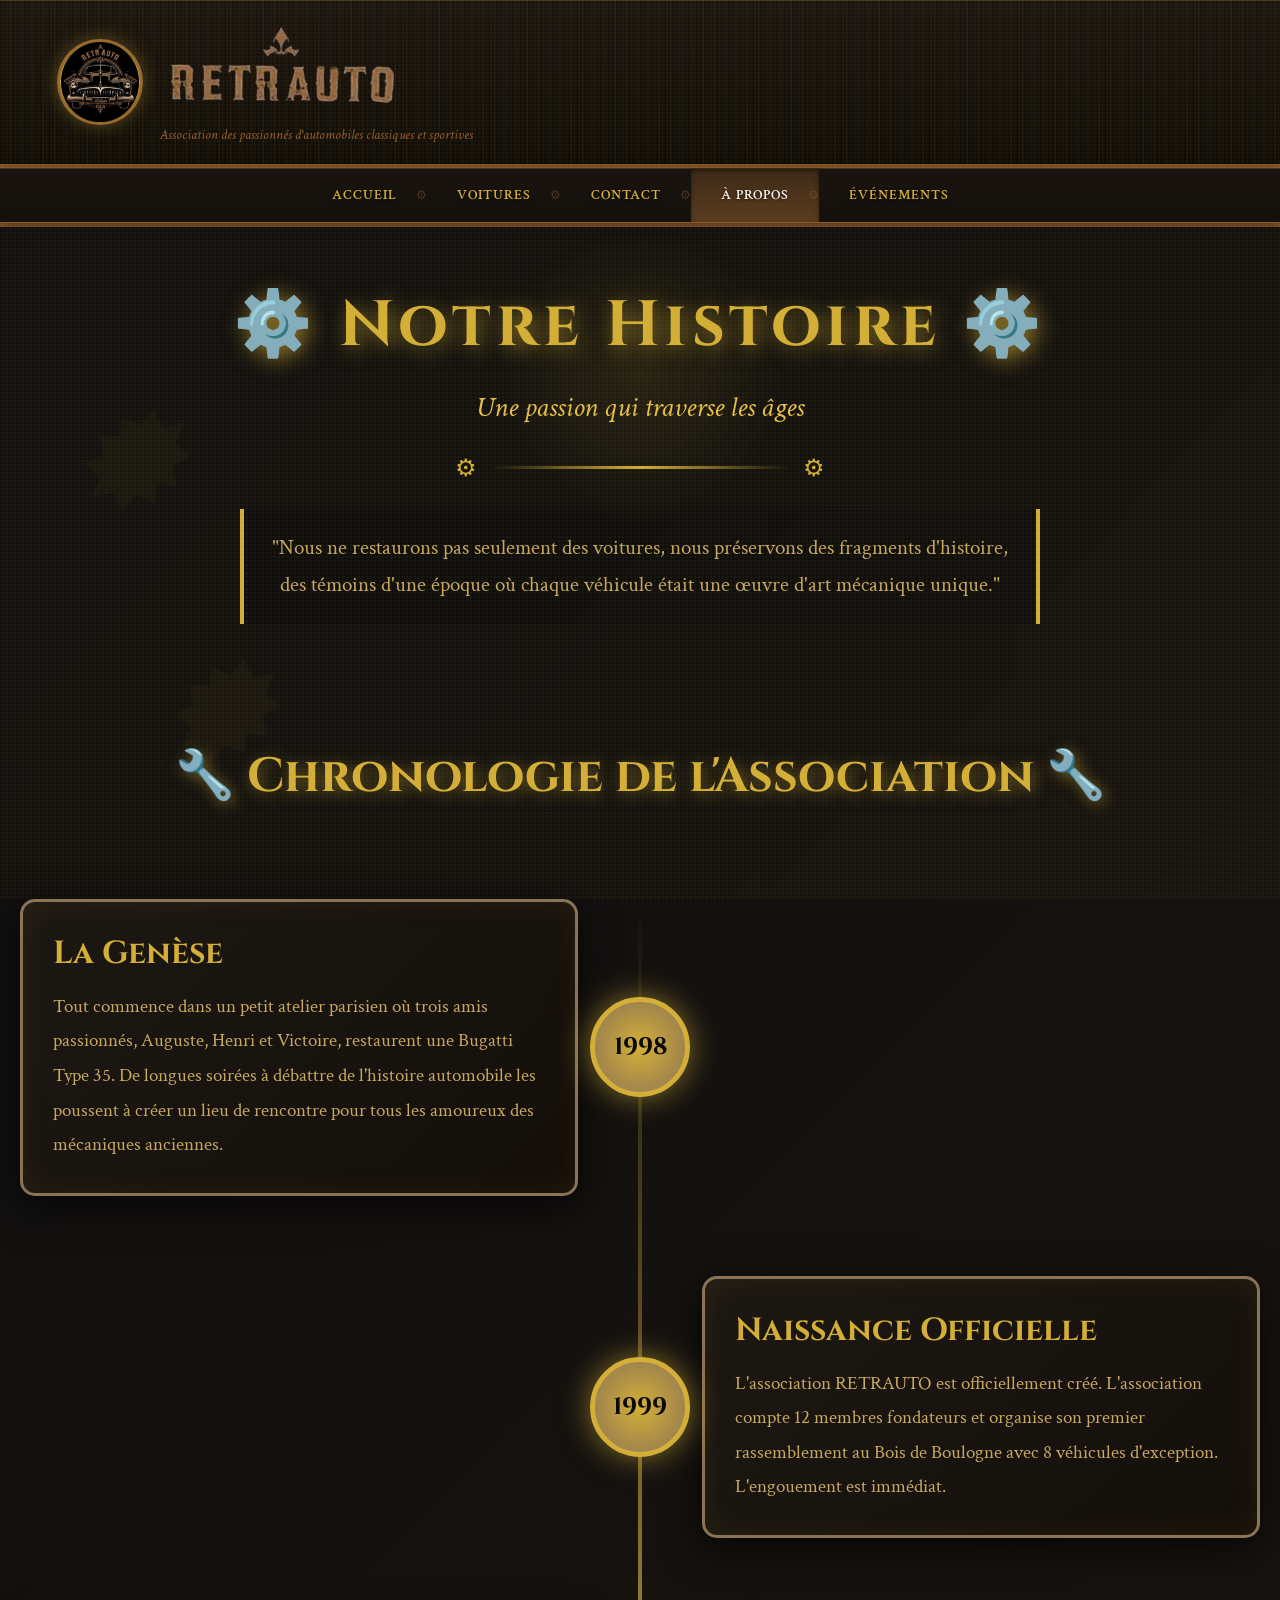
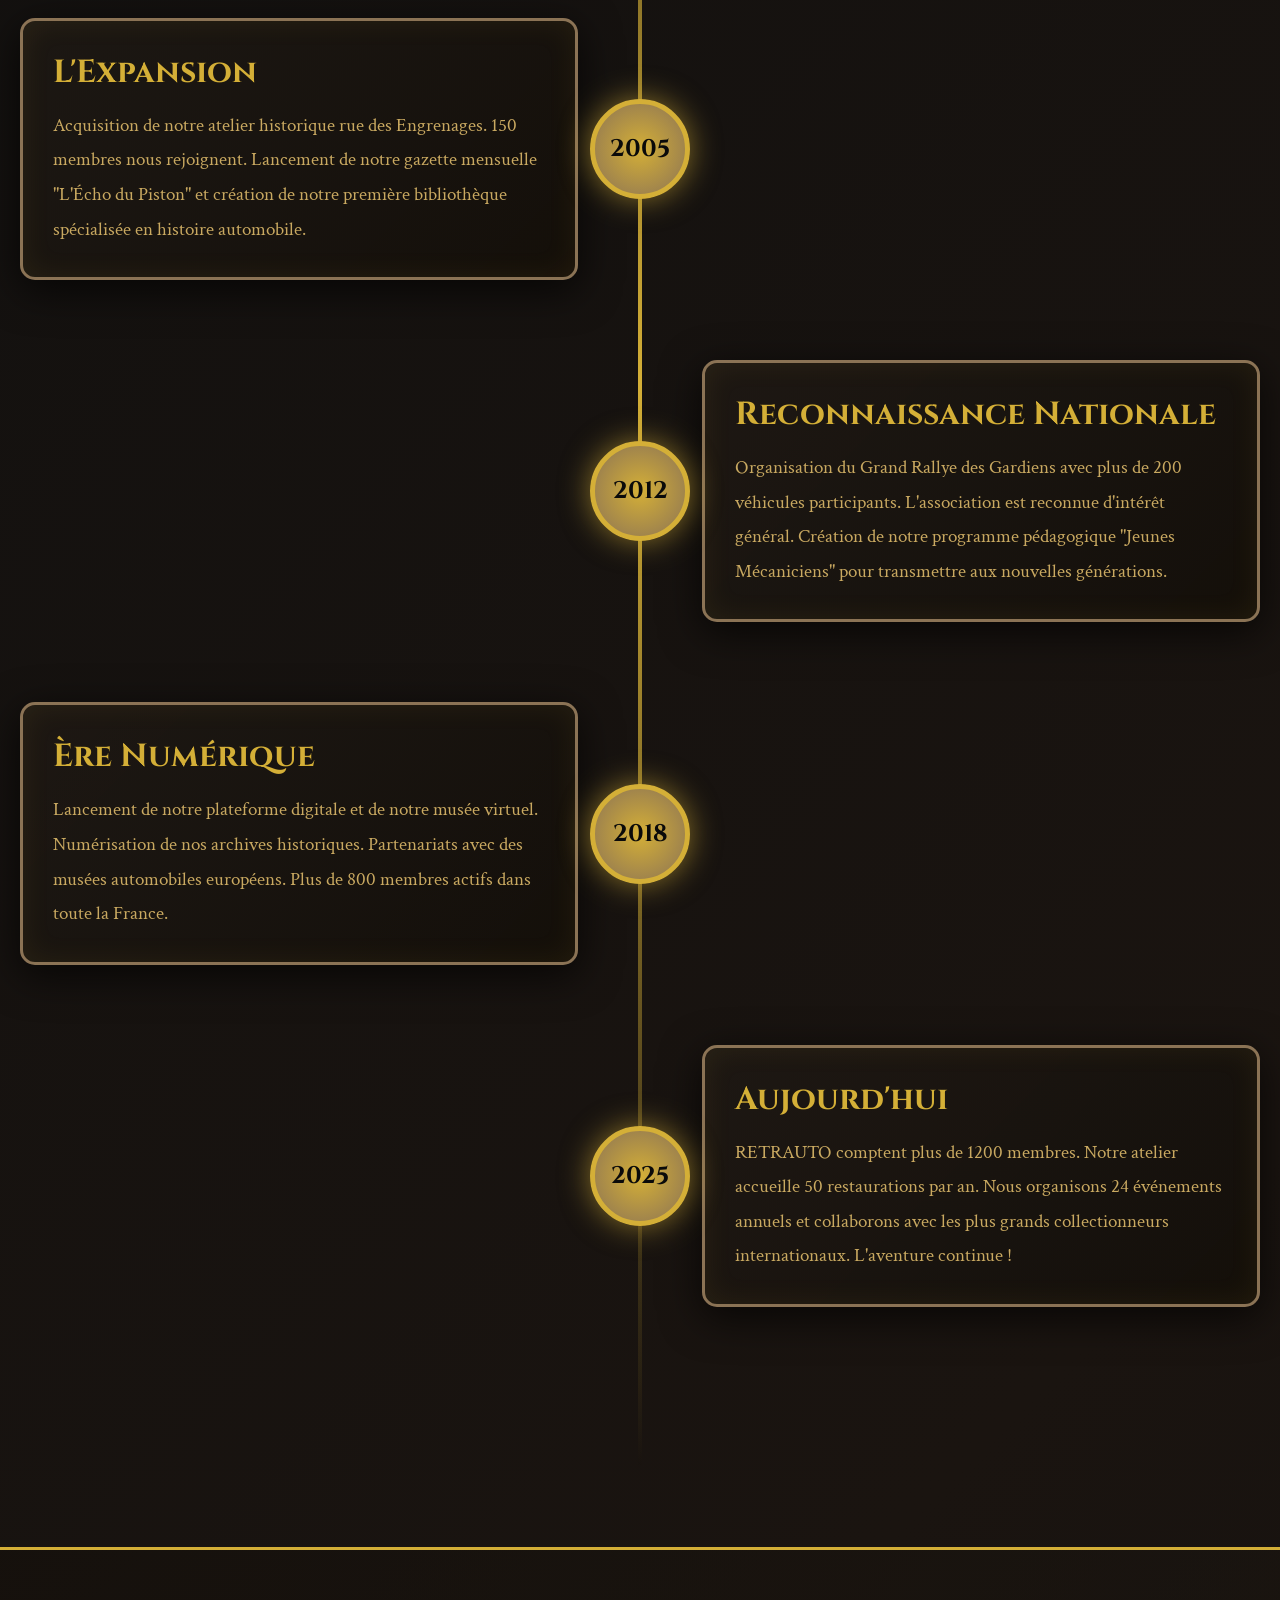
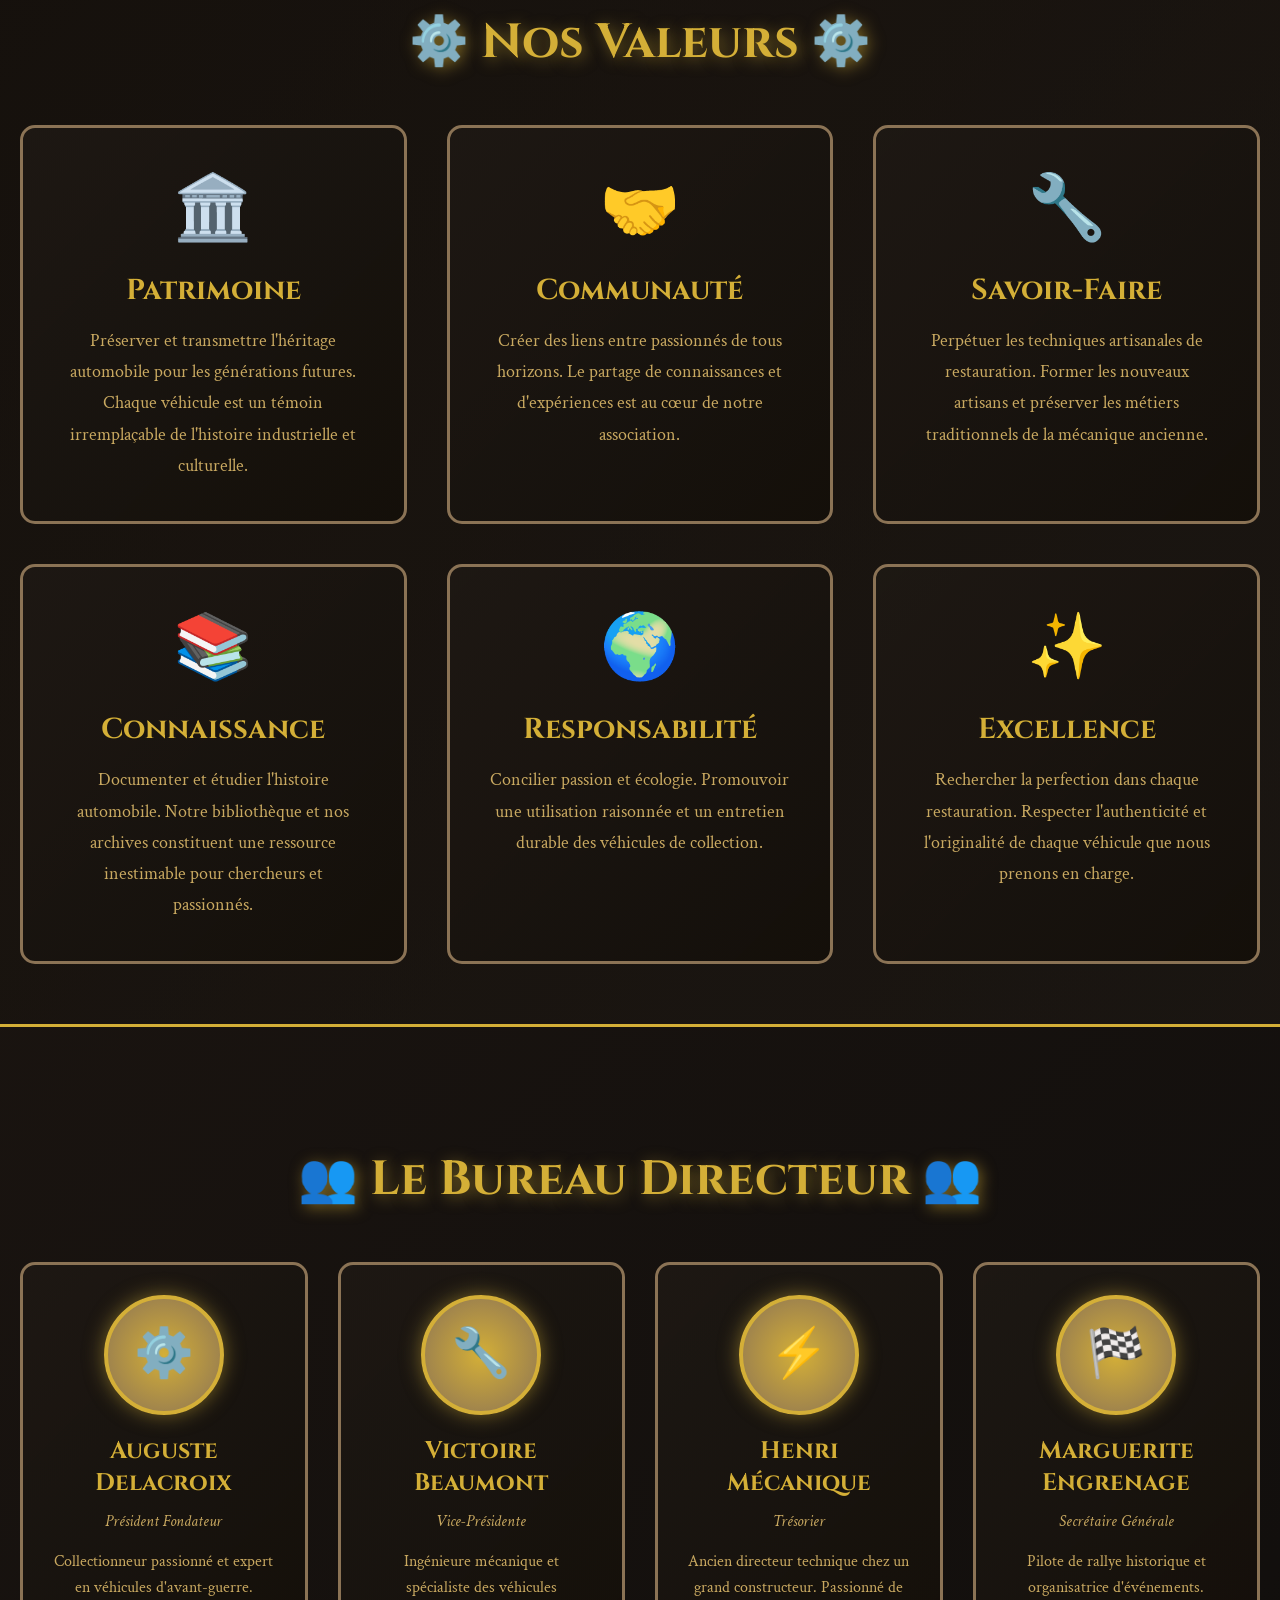
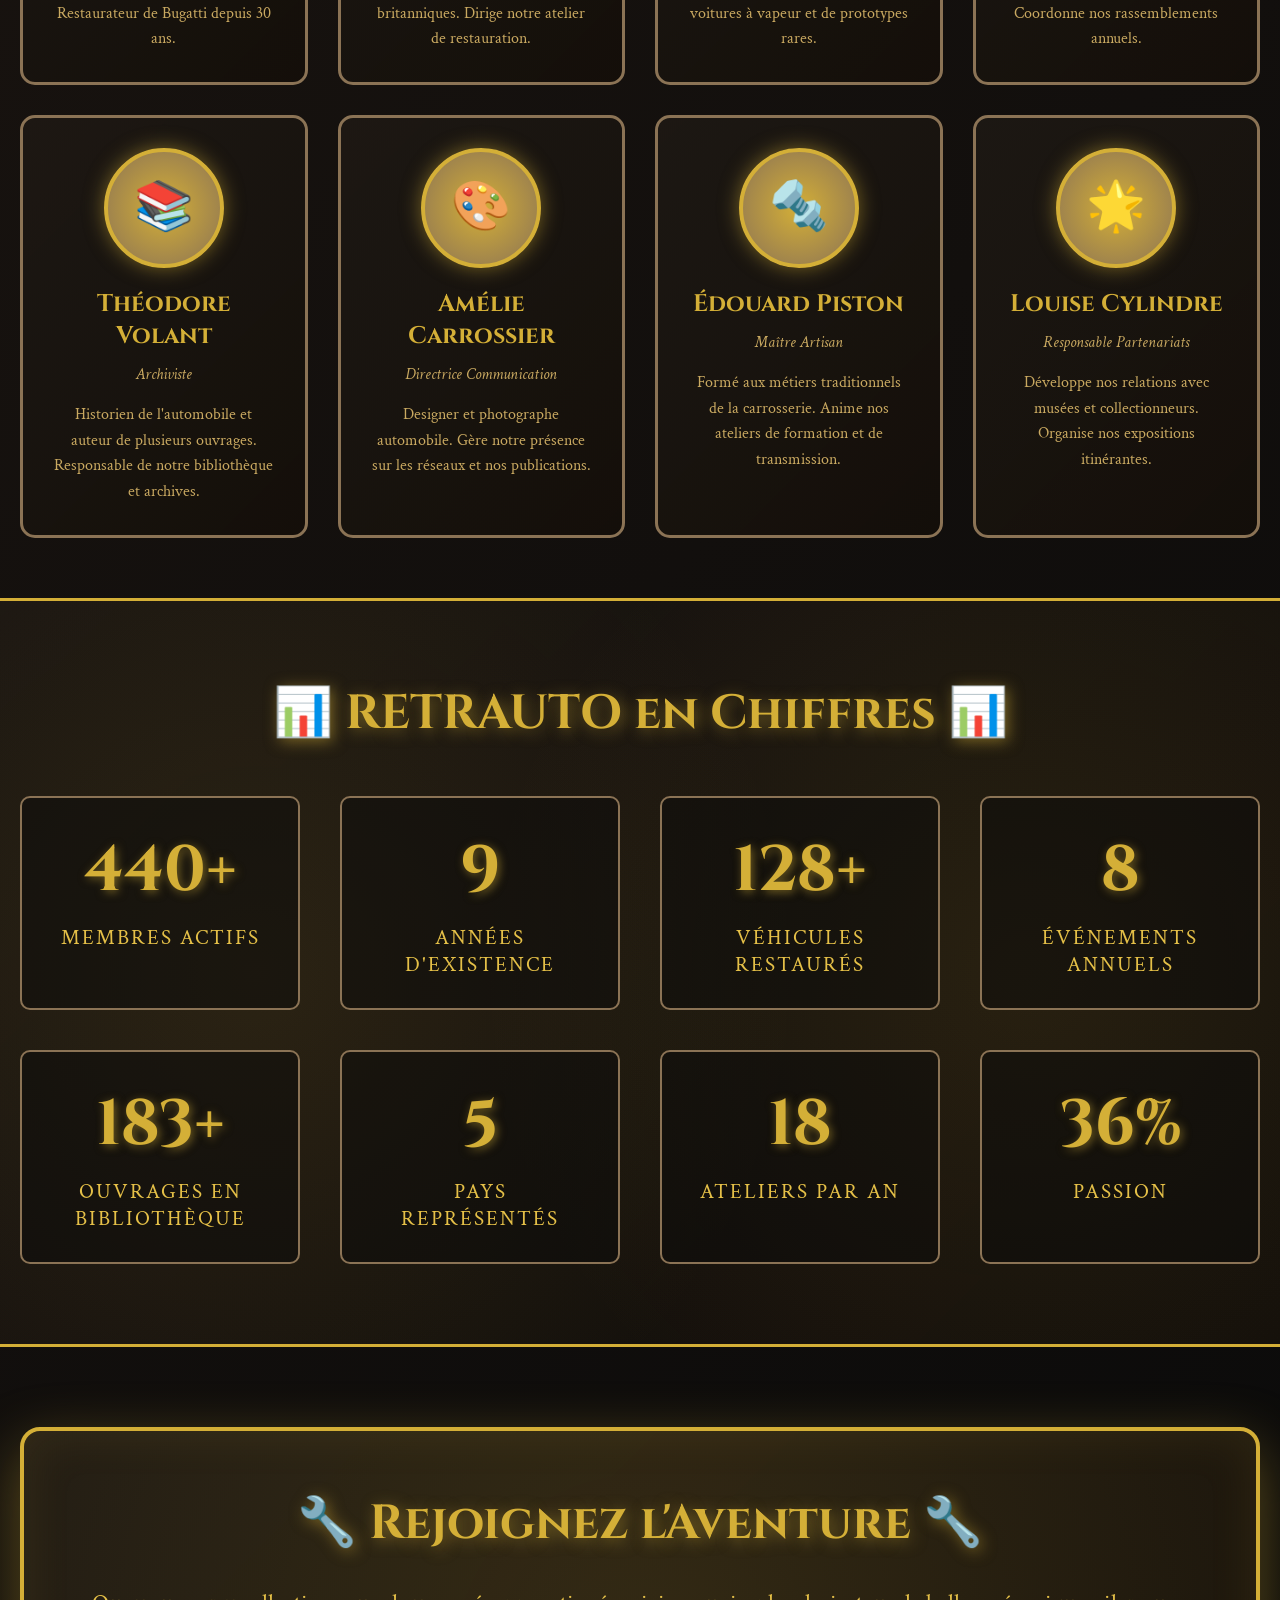
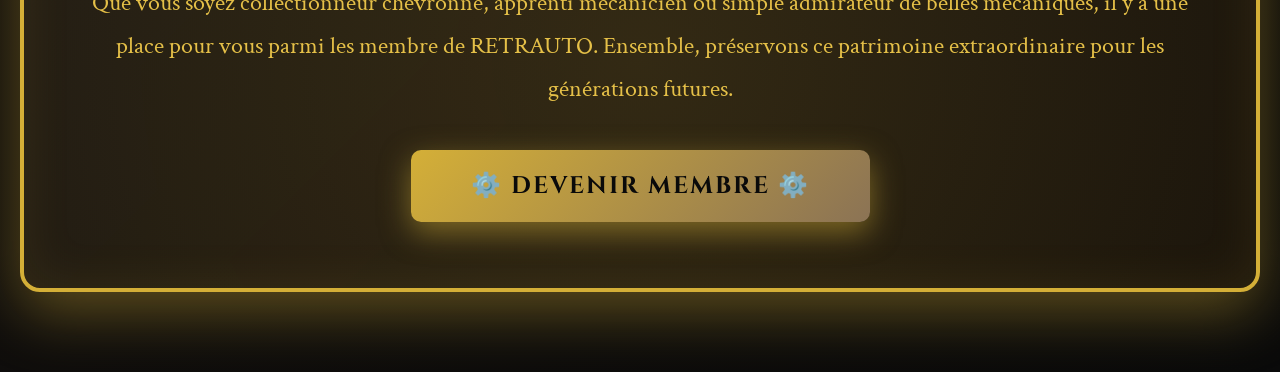
==== DemoFinale/about.html @ 17bee289 "Add files via upload" ====
<!DOCTYPE html>
<html lang="fr">
<head>
    <meta charset="UTF-8">
    <meta name="viewport" content="width=device-width, initial-scale=1.0">
    <title>RETRAUTO - Association</title>
    <style>
        @import url('https://fonts.googleapis.com/css2?family=Cinzel:wght@400;700&family=Crimson+Text:ital@0;1&display=swap');
        
        * {
            margin: 0;
            padding: 0;
            box-sizing: border-box;
        }
        
        body {
            font-family: 'Crimson Text', serif;
            background: linear-gradient(135deg, #0f0f0f 0%, #1a1410 50%, #0a0a0a 100%);
            color: #d4af37;
            overflow-x: hidden;
            position: relative;
            min-height: 100vh;
        }
        
        body::before {
            content: '';
            position: fixed;
            top: 0;
            left: 0;
            width: 100%;
            height: 100%;
            background-image: 
                repeating-linear-gradient(0deg, transparent, transparent 2px, rgba(212, 175, 55, 0.03) 2px, rgba(212, 175, 55, 0.03) 4px),
                repeating-linear-gradient(90deg, transparent, transparent 2px, rgba(212, 175, 55, 0.03) 2px, rgba(212, 175, 55, 0.03) 4px);
            pointer-events: none;
            z-index: 1;
        }
        
        .gear-decoration {
            position: fixed;
            width: 200px;
            height: 200px;
            opacity: 0.04;
            pointer-events: none;
            z-index: 0;
            animation: rotateSlow 30s linear infinite;
        }
        
        .gear-1 { top: 5%; right: 5%; animation-duration: 35s; }
        .gear-2 { bottom: 10%; left: 10%; animation-duration: 40s; animation-direction: reverse; }
        .gear-3 { top: 40%; left: 3%; animation-duration: 45s; }
        
        @keyframes rotateSlow {
            from { transform: rotate(0deg); }
            to { transform: rotate(360deg); }
        }
        
        .container {
            max-width: 1400px;
            margin: 0 auto;
            padding: 0 20px;
            position: relative;
            z-index: 2;
        }
        
        /* Header */
        header {
            background: linear-gradient(180deg, #1a1410 0%, #0f0c08 100%);
            color: #d4af37;
            padding: 20px 0;
            box-shadow: 0 4px 20px rgba(212, 175, 55, 0.3), inset 0 1px 0 rgba(212, 175, 55, 0.2);
            border-bottom: 3px solid #8b5a2b;
            position: relative;
        }

        header::before {
            content: '';
            position: absolute;
            top: 0;
            left: 0;
            right: 0;
            height: 100%;
            background: repeating-linear-gradient(
                90deg,
                transparent,
                transparent 10px,
                rgba(139, 90, 43, 0.1) 10px,
                rgba(139, 90, 43, 0.1) 11px
            );
            pointer-events: none;
        }

        .header-content {
            max-width: 1200px;
            margin: 0 auto;
            padding: 0 20px;
            display: flex;
            align-items: center;
            gap: 20px;
            position: relative;
            z-index: 1;
        }

        .logo {
            width: 80px;
            height: 80px;
            background: radial-gradient(circle, #2a1f15 0%, #1a1410 100%);
            border-radius: 50%;
            display: flex;
            align-items: center;
            justify-content: center;
            font-size: 36px;
            font-weight: bold;
            color: #d4af37;
            box-shadow: 
                0 0 20px rgba(212, 175, 55, 0.5),
                inset 0 2px 10px rgba(0, 0, 0, 0.5),
                0 0 0 3px #8b5a2b,
                0 0 0 6px #1a1410;
            border: 2px solid #d4af37;
            text-shadow: 0 0 10px rgba(212, 175, 55, 0.8);
        }

        .logoImg{
            width: 80px;
            height: 80px;
        }


        .LogoTitle{

            width: 250px;
            height: 100px;

        }


        .site-title h1 {
            font-size: 32px;
            margin-bottom: 5px;
            text-shadow: 0 0 20px rgba(212, 175, 55, 0.6);
            letter-spacing: 2px;
        }

        .site-title p {
            font-size: 14px;
            opacity: 0.8;
            color: #b87333;
            font-style: italic;
        }

        nav {
            background: linear-gradient(180deg, #1a1410 0%, #14100c 100%);
            box-shadow: 
                0 2px 10px rgba(0, 0, 0, 0.5),
                inset 0 1px 0 rgba(212, 175, 55, 0.2),
                0 4px 0 #8b5a2b;
            position: sticky;
            top: 0;
            z-index: 100;
            border-top: 1px solid #8b5a2b;
            border-bottom: 1px solid #8b5a2b;
        }

        nav ul {
            max-width: 1200px;
            margin: 0 auto;
            list-style: none;
            display: flex;
            justify-content: space-between;
            padding: 0 10px;
        
        }

        nav li {
            margin: 0;
            position: relative;
        }

        nav li::after {
            content: '⚙';
            position: absolute;
            right: 0;
            top: 50%;
            transform: translateY(-50%);
            color: #8b5a2b;
            font-size: 12px;
            opacity: 0.5;
        }

        nav li:last-child::after {
            display: none;
        }

        nav a {
            display: block;
            padding: 10px 20px;
            color: #d4af37;
            text-decoration: none;
            font-weight: 600;
            transition: all 0.3s ease;
            position: relative;
            text-transform: uppercase;
            letter-spacing: 1px;
            font-size: 14px;
            text-shadow: 0 1px 3px rgba(0, 0, 0, 0.8);
        }

        nav a::before {
            content: '';
            position: absolute;
            top: 0;
            left: 0;
            right: 0;
            bottom: 0;
            background: linear-gradient(180deg, transparent 0%, rgba(139, 90, 43, 0.2) 100%);
            opacity: 0;
            transition: opacity 0.3s ease;
        }

        nav a:hover::before,
        nav a.active::before {
            opacity: 1;
        }

        nav a:hover {
            color: #fff;
            text-shadow: 0 0 10px rgba(212, 175, 55, 0.8);
        }

        nav a.active {
            background: linear-gradient(180deg, rgba(139, 90, 43, 0.3) 0%, rgba(139, 90, 43, 0.5) 100%);
            color: #fff;
            box-shadow: inset 0 2px 5px rgba(0, 0, 0, 0.5);
        }
        
        /* Navigation */
        nav {
            background: linear-gradient(180deg, #1a1410 0%, #14100c 100%);
            box-shadow: 
                0 2px 10px rgba(0, 0, 0, 0.5),
                inset 0 1px 0 rgba(212, 175, 55, 0.2),
                0 4px 0 #8b5a2b;
            position: sticky;
            top: 0;
            z-index: 100;
            border-top: 1px solid #8b5a2b;
            border-bottom: 1px solid #8b5a2b;
        }

        nav ul {
            max-width: 1200px;
            margin: 0 auto;
            list-style: none;
            display: flex;
            justify-content: center;
            padding: 0 20px;
        }

        nav li {
            margin: 0;
            position: relative;
        }

        nav li::after {
            content: '⚙';
            position: absolute;
            right: 0;
            top: 50%;
            transform: translateY(-50%);
            color: #8b5a2b;
            font-size: 12px;
            opacity: 0.5;
        }

        nav li:last-child::after {
            display: none;
        }

        nav a {
            display: block;
            padding: 18px 30px;
            color: #d4af37;
            text-decoration: none;
            font-weight: 600;
            transition: all 0.3s ease;
            position: relative;
            text-transform: uppercase;
            letter-spacing: 1px;
            font-size: 14px;
            text-shadow: 0 1px 3px rgba(0, 0, 0, 0.8);
        }

        nav a::before {
            content: '';
            position: absolute;
            top: 0;
            left: 0;
            right: 0;
            bottom: 0;
            background: linear-gradient(180deg, transparent 0%, rgba(139, 90, 43, 0.2) 100%);
            opacity: 0;
            transition: opacity 0.3s ease;
        }

        nav a:hover::before,
        nav a.active::before {
            opacity: 1;
        }

        nav a:hover {
            color: #fff;
            text-shadow: 0 0 10px rgba(212, 175, 55, 0.8);
        }

        nav a.active {
            background: linear-gradient(180deg, rgba(139, 90, 43, 0.3) 0%, rgba(139, 90, 43, 0.5) 100%);
            color: #fff;
            box-shadow: inset 0 2px 5px rgba(0, 0, 0, 0.5);
        }
        /*fin de la nav*/
        
        /* Page Title */
        .page-header {
            text-align: center;
            padding: 50px 0;
            position: relative;
        }
        
        .page-header h1 {
            font-family: 'Cinzel', serif;
            font-size: 3.5em;
            color: #d4af37;
            text-shadow: 3px 3px 15px rgba(212, 175, 55, 0.6);
            margin-bottom: 15px;
            letter-spacing: 4px;
        }
        
        .page-header p {
            font-size: 1.4em;
            color: #e5c048;
            font-style: italic;
        }
        
        .decorative-line {
            width: 200px;
            height: 2px;
            background: linear-gradient(90deg, transparent, #d4af37, transparent);
            margin: 20px auto;
        }
       
        /* Hero Section */
        .hero-section {
            text-align: center;
            padding: 60px 0;
            position: relative;
            overflow: hidden;
        }
        
        .hero-section::before {
            content: '';
            position: absolute;
            top: 0;
            left: 50%;
            transform: translateX(-50%);
            width: 300px;
            height: 300px;
            background: radial-gradient(circle, rgba(212, 175, 55, 0.1) 0%, transparent 70%);
            border-radius: 50%;
            animation: pulse 4s ease-in-out infinite;
        }
        
        @keyframes pulse {
            0%, 100% { transform: translateX(-50%) scale(1); opacity: 0.5; }
            50% { transform: translateX(-50%) scale(1.2); opacity: 0.8; }
        }
        
        .hero-title {
            font-family: 'Cinzel', serif;
            font-size: 4em;
            color: #d4af37;
            text-shadow: 4px 4px 20px rgba(212, 175, 55, 0.6);
            margin-bottom: 20px;
            letter-spacing: 5px;
            position: relative;
        }
        
        .hero-subtitle {
            font-size: 1.8em;
            color: #e5c048;
            font-style: italic;
            margin-bottom: 15px;
        }
        
        .hero-quote {
            font-size: 1.3em;
            color: #c9a961;
            max-width: 800px;
            margin: 0 auto;
            line-height: 1.8;
            padding: 20px;
            border-left: 4px solid #d4af37;
            border-right: 4px solid #d4af37;
            background: rgba(10, 10, 10, 0.4);
        }
        
        .decorative-divider {
            width: 300px;
            height: 3px;
            background: linear-gradient(90deg, transparent, #d4af37, transparent);
            margin: 40px auto;
            position: relative;
        }
        
        .decorative-divider::before,
        .decorative-divider::after {
            content: '⚙';
            position: absolute;
            top: 50%;
            transform: translateY(-50%);
            font-size: 24px;
            color: #d4af37;
            animation: rotateSlow 10s linear infinite;
        }
        
        .decorative-divider::before {
            left: -35px;
        }
        
        .decorative-divider::after {
            right: -35px;
            animation-direction: reverse;
        }
        
        /* Timeline Section */
        .timeline-section {
            padding: 60px 0;
            position: relative;
        }
        
        .section-title {
            font-family: 'Cinzel', serif;
            font-size: 3em;
            color: #d4af37;
            text-align: center;
            margin-bottom: 50px;
            text-shadow: 3px 3px 15px rgba(212, 175, 55, 0.5);
        }
        
        .timeline {
            position: relative;
            padding: 40px 0;
        }
        
        .timeline::before {
            content: '';
            position: absolute;
            left: 50%;
            transform: translateX(-50%);
            width: 4px;
            height: 100%;
            background: linear-gradient(180deg, transparent, #d4af37, transparent);
        }
        
        .timeline-item {
            display: flex;
            align-items: center;
            margin-bottom: 80px;
            position: relative;
        }
        
        .timeline-item:nth-child(odd) {
            flex-direction: row;
        }
        
        .timeline-item:nth-child(even) {
            flex-direction: row-reverse;
        }
        
        .timeline-content {
            width: 45%;
            padding: 30px;
            background: linear-gradient(135deg, rgba(30, 25, 20, 0.9) 0%, rgba(20, 15, 10, 0.95) 100%);
            border: 3px solid #8b7355;
            border-radius: 15px;
            box-shadow: 0 10px 40px rgba(0, 0, 0, 0.7), inset 0 0 30px rgba(212, 175, 55, 0.08);
            transition: all 0.4s;
            position: relative;
        }
        
        .timeline-content:hover {
            border-color: #d4af37;
            transform: scale(1.05);
            box-shadow: 0 15px 50px rgba(212, 175, 55, 0.4), inset 0 0 30px rgba(212, 175, 55, 0.15);
        }
        
        .timeline-year {
            position: absolute;
            left: 50%;
            transform: translateX(-50%);
            width: 100px;
            height: 100px;
            background: radial-gradient(circle, #d4af37 0%, #8b7355 100%);
            border: 5px solid #d4af37;
            border-radius: 50%;
            display: flex;
            align-items: center;
            justify-content: center;
            font-family: 'Cinzel', serif;
            font-size: 1.5em;
            font-weight: bold;
            color: #0a0a0a;
            box-shadow: 0 0 30px rgba(212, 175, 55, 0.6);
            z-index: 10;
        }
        
        .timeline-content h3 {
            font-family: 'Cinzel', serif;
            font-size: 2em;
            color: #d4af37;
            margin-bottom: 15px;
        }
        
        .timeline-content p {
            font-size: 1.2em;
            color: #c9a961;
            line-height: 1.8;
        }
        
        /* Values Section */
        .values-section {
            padding: 60px 0;
            background: linear-gradient(135deg, rgba(20, 15, 10, 0.6) 0%, rgba(30, 25, 20, 0.6) 100%);
            margin: 60px 0;
            border-top: 3px solid #d4af37;
            border-bottom: 3px solid #d4af37;
        }
        
        .values-grid {
            display: grid;
            grid-template-columns: repeat(3, 1fr);
            gap: 40px;
            margin-top: 50px;
        }
        
        .value-card {
            background: linear-gradient(135deg, rgba(30, 25, 20, 0.9) 0%, rgba(20, 15, 10, 0.95) 100%);
            border: 3px solid #8b7355;
            border-radius: 15px;
            padding: 40px;
            text-align: center;
            transition: all 0.4s;
            position: relative;
            overflow: hidden;
        }
        
        .value-card::before {
            content: '';
            position: absolute;
            top: -50%;
            left: -50%;
            width: 200%;
            height: 200%;
            background: radial-gradient(circle, rgba(212, 175, 55, 0.1) 0%, transparent 60%);
            opacity: 0;
            transition: opacity 0.5s;
        }
        
        .value-card:hover::before {
            opacity: 1;
            animation: rotateBackground 4s linear infinite;
        }
        
        @keyframes rotateBackground {
            from { transform: rotate(0deg); }
            to { transform: rotate(360deg); }
        }
        
        .value-card:hover {
            border-color: #d4af37;
            transform: translateY(-10px);
            box-shadow: 0 20px 50px rgba(212, 175, 55, 0.4);
        }
        
        .value-icon {
            font-size: 4em;
            margin-bottom: 20px;
            display: inline-block;
            position: relative;
            z-index: 1;
        }
        
        .value-card h3 {
            font-family: 'Cinzel', serif;
            font-size: 1.8em;
            color: #d4af37;
            margin-bottom: 15px;
            position: relative;
            z-index: 1;
        }
        
        .value-card p {
            font-size: 1.15em;
            color: #c9a961;
            line-height: 1.7;
            position: relative;
            z-index: 1;
        }
        
        /* Team Section */
        .team-section {
            padding: 60px 0;
        }
        
        .team-grid {
            display: grid;
            grid-template-columns: repeat(4, 1fr);
            gap: 30px;
            margin-top: 50px;
        }
        
        .team-card {
            background: linear-gradient(135deg, rgba(30, 25, 20, 0.9) 0%, rgba(20, 15, 10, 0.95) 100%);
            border: 3px solid #8b7355;
            border-radius: 15px;
            padding: 30px;
            text-align: center;
            transition: all 0.4s;
            position: relative;
        }
        
        .team-card:hover {
            border-color: #d4af37;
            transform: translateY(-10px) rotate(2deg);
            box-shadow: 0 15px 40px rgba(212, 175, 55, 0.4);
        }
        
        .team-avatar {
            width: 120px;
            height: 120px;
            background: radial-gradient(circle, #d4af37 0%, #8b7355 100%);
            border-radius: 50%;
            margin: 0 auto 20px;
            display: flex;
            align-items: center;
            justify-content: center;
            font-size: 3em;
            border: 4px solid #d4af37;
            box-shadow: 0 0 20px rgba(212, 175, 55, 0.5);
        }
        
        .team-card h4 {
            font-family: 'Cinzel', serif;
            font-size: 1.5em;
            color: #d4af37;
            margin-bottom: 10px;
        }
        
        .team-role {
            color: #e5c048;
            font-size: 1.1em;
            font-style: italic;
            margin-bottom: 15px;
        }
        
        .team-card p {
            color: #c9a961;
            font-size: 1em;
            line-height: 1.6;
        }
        
        /* Stats Section */
        .stats-section {
            padding: 80px 0;
            background: linear-gradient(135deg, rgba(30, 25, 20, 0.7) 0%, rgba(20, 15, 10, 0.8) 100%);
            border-top: 3px solid #d4af37;
            border-bottom: 3px solid #d4af37;
            position: relative;
            overflow: hidden;
        }
        
        .stats-section::before {
            content: '';
            position: absolute;
            top: 0;
            left: 0;
            width: 100%;
            height: 100%;
            background: 
                radial-gradient(circle at 20% 50%, rgba(212, 175, 55, 0.1) 0%, transparent 50%),
                radial-gradient(circle at 80% 50%, rgba(212, 175, 55, 0.1) 0%, transparent 50%);
            animation: statsGlow 5s ease-in-out infinite alternate;
        }
        
        @keyframes statsGlow {
            from { opacity: 0.3; }
            to { opacity: 0.7; }
        }
        
        .stats-grid {
            display: grid;
            grid-template-columns: repeat(4, 1fr);
            gap: 40px;
            position: relative;
            z-index: 1;
        }
        
        .stat-item {
            text-align: center;
            padding: 30px;
            background: rgba(10, 10, 10, 0.5);
            border: 2px solid #8b7355;
            border-radius: 10px;
            transition: all 0.3s;
        }
        
        .stat-item:hover {
            border-color: #d4af37;
            background: rgba(212, 175, 55, 0.1);
            transform: scale(1.05);
        }
        
        .stat-number {
            font-family: 'Cinzel', serif;
            font-size: 4em;
            color: #d4af37;
            font-weight: bold;
            text-shadow: 2px 2px 10px rgba(212, 175, 55, 0.5);
            margin-bottom: 10px;
            display: block;
        }
        
        .stat-label {
            font-size: 1.3em;
            color: #e5c048;
            text-transform: uppercase;
            letter-spacing: 2px;
        }
        
        /* CTA Section */
        .cta-section {
            padding: 80px 0;
            text-align: center;
        }
        
        .cta-box {
            background: linear-gradient(135deg, rgba(30, 25, 20, 0.9) 0%, rgba(20, 15, 10, 0.95) 100%);
            border: 4px solid #d4af37;
            border-radius: 20px;
            padding: 60px;
            box-shadow: 0 20px 60px rgba(212, 175, 55, 0.4), inset 0 0 50px rgba(212, 175, 55, 0.1);
            position: relative;
            overflow: hidden;
        }
        
        .cta-box::before {
            content: '';
            position: absolute;
            top: -50%;
            left: -50%;
            width: 200%;
            height: 200%;
            background: radial-gradient(circle, rgba(212, 175, 55, 0.15) 0%, transparent 70%);
            animation: rotateBackground 15s linear infinite;
        }
        
        .cta-content {
            position: relative;
            z-index: 1;
        }
        
        .cta-box h2 {
            font-family: 'Cinzel', serif;
            font-size: 3em;
            color: #d4af37;
            margin-bottom: 25px;
            text-shadow: 3px 3px 15px rgba(212, 175, 55, 0.5);
        }
        
        .cta-box p {
            font-size: 1.5em;
            color: #e5c048;
            margin-bottom: 40px;
            line-height: 1.8;
        }
        
        .cta-button {
            display: inline-block;
            padding: 20px 60px;
            background: linear-gradient(135deg, #d4af37 0%, #8b7355 100%);
            color: #0a0a0a;
            text-decoration: none;
            font-family: 'Cinzel', serif;
            font-size: 1.5em;
            font-weight: bold;
            border-radius: 10px;
            transition: all 0.4s;
            box-shadow: 0 10px 30px rgba(212, 175, 55, 0.5);
            letter-spacing: 2px;
            text-transform: uppercase;
            position: relative;
            overflow: hidden;
        }
        
        .cta-button::before {
            content: '';
            position: absolute;
            top: 50%;
            left: 50%;
            width: 0;
            height: 0;
            background: rgba(255, 255, 255, 0.3);
            border-radius: 50%;
            transform: translate(-50%, -50%);
            transition: width 0.6s, height 0.6s;
        }
        
        .cta-button:hover::before {
            width: 400px;
            height: 400px;
        }
        
        .cta-button:hover {
            transform: translateY(-5px);
            box-shadow: 0 15px 40px rgba(212, 175, 55, 0.7);
            background: linear-gradient(135deg, #e5c048 0%, #9c8466 100%);
        }
        
        .cta-button span {
            position: relative;
            z-index: 1;
        }
        
        /* Responsive */
        @media (max-width: 1200px) {
            .values-grid {
                grid-template-columns: repeat(2, 1fr);
            }
            
            .team-grid {
                grid-template-columns: repeat(2, 1fr);
            }
            
            .stats-grid {
                grid-template-columns: repeat(2, 1fr);
            }
        }
        
        @media (max-width: 768px) {
            .header-content {
                flex-direction: column;
            }
            
            .logo-section {
                flex-direction: column;
                text-align: center;
            }
            
            .logo {
                width: 60px;
                height: 60px;
            }
            
            .logo::before {
                font-size: 30px;
            }
            
            .site-title {
                font-size: 1.6em;
                letter-spacing: 2px;
            }
            
            nav ul {
                justify-content: center;
            }
            
            nav a {
                padding: 10px 15px;
                font-size: 1em;
            }
            
            .hero-section {
                padding: 40px 0;
            }
            
            .hero-title {
                font-size: 2.5em;
                letter-spacing: 3px;
            }
            
            .hero-subtitle {
                font-size: 1.4em;
            }
            
            .hero-quote {
                font-size: 1.1em;
                padding: 15px;
            }
            
            .section-title {
                font-size: 2.2em;
            }
            
            .timeline::before {
                left: 30px;
            }
            
            .timeline-item {
                flex-direction: column !important;
                padding-left: 80px;
            }
            
            .timeline-content {
                width: 100%;
            }
            
            .timeline-year {
                left: 30px;
                width: 80px;
                height: 80px;
                font-size: 1.2em;
            }
            
            .timeline-content h3 {
                font-size: 1.6em;
            }
            
            .timeline-content p {
                font-size: 1.05em;
            }
            
            .values-grid {
                grid-template-columns: 1fr;
                gap: 30px;
            }
            
            .value-card {
                padding: 30px;
            }
            
            .team-grid {
                grid-template-columns: 1fr;
            }
            
            .stats-grid {
                grid-template-columns: 1fr;
                gap: 25px;
            }
            
            .stat-number {
                font-size: 3em;
            }
            
            .cta-box {
                padding: 40px 20px;
            }
            
            .cta-box h2 {
                font-size: 2.2em;
            }
            
            .cta-box p {
                font-size: 1.2em;
            }
            
            .cta-button {
                padding: 15px 40px;
                font-size: 1.2em;
                width: 100%;
            }
            
            .gear-decoration {
                width: 100px;
                height: 100px;
            }
        }
        
        @media (max-width: 480px) {
            .container {
                padding: 0 15px;
            }
            
            .logo {
                width: 50px;
                height: 50px;
            }
            
            .logo::before {
                font-size: 24px;
            }
            
            .site-title {
                font-size: 1.3em;
                letter-spacing: 1px;
            }
            
            nav a {
                padding: 8px 12px;
                font-size: 0.9em;
            }
            
            .hero-section {
                padding: 30px 0;
            }
            
            .hero-title {
                font-size: 2em;
                letter-spacing: 2px;
            }
            
            .hero-subtitle {
                font-size: 1.2em;
            }
            
            .hero-quote {
                font-size: 1em;
                padding: 12px;
            }
            
            .decorative-divider {
                width: 200px;
            }
            
            .section-title {
                font-size: 1.8em;
            }
            
            .timeline-item {
                padding-left: 60px;
                margin-bottom: 50px;
            }
            
            .timeline-year {
                width: 60px;
                height: 60px;
                font-size: 1em;
                left: 20px;
            }
            
            .timeline::before {
                left: 20px;
            }
            
            .timeline-content {
                padding: 20px;
            }
            
            .timeline-content h3 {
                font-size: 1.4em;
            }
            
            .timeline-content p {
                font-size: 1em;
            }
            
            .value-icon {
                font-size: 3em;
            }
            
            .value-card h3 {
                font-size: 1.5em;
            }
            
            .value-card p {
                font-size: 1em;
            }
            
            .team-avatar {
                width: 100px;
                height: 100px;
                font-size: 2.5em;
            }
            
            .team-card h4 {
                font-size: 1.3em;
            }
            
            .stat-number {
                font-size: 2.5em;
            }
            
            .stat-label {
                font-size: 1.1em;
            }
            
            .cta-box {
                padding: 30px 15px;
            }
            
            .cta-box h2 {
                font-size: 1.8em;
            }
            
            .cta-box p {
                font-size: 1.1em;
            }
            
            .cta-button {
                padding: 12px 30px;
                font-size: 1em;
            }
            
            .gear-decoration {
                display: none;
            }
        }
    </style>
</head>
<body>
    <svg style="display: none;">
        <symbol id="gear" viewBox="0 0 100 100">
            <path fill="#d4af37" d="M50,20 L55,30 L65,28 L63,38 L72,43 L65,50 L72,57 L63,62 L65,72 L55,70 L50,80 L45,70 L35,72 L37,62 L28,57 L35,50 L28,43 L37,38 L35,28 L45,30 Z">
                <animateTransform attributeName="transform" type="rotate" from="0 50 50" to="360 50 50" dur="20s" repeatCount="indefinite"/>
            </path>
        </symbol>
    </svg>
    
    <svg class="gear-decoration gear-1"><use href="#gear"/></svg>
    <svg class="gear-decoration gear-2"><use href="#gear"/></svg>
    <svg class="gear-decoration gear-3"><use href="#gear"/></svg>
    
     <header>
        <div class="header-content">
            <div class="logo"><img class="logoImg" src="LogoCircular.png" alt="Logo de l'association"></div>
            <div class="site-title">
                <!--<h1>RETRAUTO Club</h1>--><img class="LogoTitle" src="TitreFinalRemastered-removebg-preview.png" alt="RETRAUTO">
                <p>Association des passionnés d'automobiles classiques et sportives</p>
            </div>
        </div>
    </header>
    <nav>
        <ul>
            <li><a href="index2.html">Accueil</a></li>
            <li><a href="voitures2.html">Voitures</a></li>
            <li><a href="contact.html">Contact</a></li>
            <li><a href="about.html"  class="active">À propos</a></li>
            <li><a href="#evenements">Événements</a></li>
        </ul>
    </nav>
    
    <main>
        <!-- Hero Section -->
        <section class="hero-section">
            <div class="container">
                <h1 class="hero-title">⚙️ Notre Histoire ⚙️</h1>
                <p class="hero-subtitle">Une passion qui traverse les âges</p>
                <div class="decorative-divider"></div>
                <p class="hero-quote">
                    "Nous ne restaurons pas seulement des voitures, nous préservons des fragments d'histoire, 
                    des témoins d'une époque où chaque véhicule était une œuvre d'art mécanique unique."
                </p>
            </div>
        </section>
        
        <!-- Timeline Section -->
        <section class="timeline-section">
            <div class="container">
                <h2 class="section-title">🔧 Chronologie de l'Association 🔧</h2>
                
                <div class="timeline">
                    <div class="timeline-item">
                        <div class="timeline-content">
                            <h3>La Genèse</h3>
                            <p>
                                Tout commence dans un petit atelier parisien où trois amis passionnés, Auguste, Henri et Victoire, 
                                restaurent une Bugatti Type 35. De longues soirées à débattre de l'histoire automobile 
                                les poussent à créer un lieu de rencontre pour tous les amoureux des mécaniques anciennes.
                            </p>
                        </div>
                        <div class="timeline-year">1998</div>
                    </div>
                    
                    <div class="timeline-item">
                        <div class="timeline-content">
                            <h3>Naissance Officielle</h3>
                            <p>
                                L'association RETRAUTO est officiellement créé. L'association compte 12 membres fondateurs 
                                et organise son premier rassemblement au Bois de Boulogne avec 8 véhicules d'exception. 
                                L'engouement est immédiat.
                            </p>
                        </div>
                        <div class="timeline-year">1999</div>
                    </div>
                    
                    <div class="timeline-item">
                        <div class="timeline-content">
                            <h3>L'Expansion</h3>
                            <p>
                                Acquisition de notre atelier historique rue des Engrenages. 150 membres nous rejoignent. 
                                Lancement de notre gazette mensuelle "L'Écho du Piston" et création de notre première 
                                bibliothèque spécialisée en histoire automobile.
                            </p>
                        </div>
                        <div class="timeline-year">2005</div>
                    </div>
                    
                    <div class="timeline-item">
                        <div class="timeline-content">
                            <h3>Reconnaissance Nationale</h3>
                            <p>
                                Organisation du Grand Rallye des Gardiens avec plus de 200 véhicules participants. 
                                L'association est reconnue d'intérêt général. Création de notre programme pédagogique 
                                "Jeunes Mécaniciens" pour transmettre aux nouvelles générations.
                            </p>
                        </div>
                        <div class="timeline-year">2012</div>
                    </div>
                    
                    <div class="timeline-item">
                        <div class="timeline-content">
                            <h3>Ère Numérique</h3>
                            <p>
                                Lancement de notre plateforme digitale et de notre musée virtuel. Numérisation de 
                                nos archives historiques. Partenariats avec des musées automobiles européens. 
                                Plus de 800 membres actifs dans toute la France.
                            </p>
                        </div>
                        <div class="timeline-year">2018</div>
                    </div>
                    
                    <div class="timeline-item">
                        <div class="timeline-content">
                            <h3>Aujourd'hui</h3>
                            <p>
                                RETRAUTO comptent plus de 1200 membres. Notre atelier accueille 
                                50 restaurations par an. Nous organisons 24 événements annuels et collaborons 
                                avec les plus grands collectionneurs internationaux. L'aventure continue !
                            </p>
                        </div>
                        <div class="timeline-year">2025</div>
                    </div>
                </div>
            </div>
        </section>
        
        <!-- Values Section -->
        <section class="values-section">
            <div class="container">
                <h2 class="section-title">⚙️ Nos Valeurs ⚙️</h2>
                
                <div class="values-grid">
                    <div class="value-card">
                        <div class="value-icon">🏛️</div>
                        <h3>Patrimoine</h3>
                        <p>
                            Préserver et transmettre l'héritage automobile pour les générations futures. 
                            Chaque véhicule est un témoin irremplaçable de l'histoire industrielle et culturelle.
                        </p>
                    </div>
                    
                    <div class="value-card">
                        <div class="value-icon">🤝</div>
                        <h3>Communauté</h3>
                        <p>
                            Créer des liens entre passionnés de tous horizons. Le partage de connaissances 
                            et d'expériences est au cœur de notre association.
                        </p>
                    </div>
                    
                    <div class="value-card">
                        <div class="value-icon">🔧</div>
                        <h3>Savoir-Faire</h3>
                        <p>
                            Perpétuer les techniques artisanales de restauration. Former les nouveaux artisans 
                            et préserver les métiers traditionnels de la mécanique ancienne.
                        </p>
                    </div>
                    
                    <div class="value-card">
                        <div class="value-icon">📚</div>
                        <h3>Connaissance</h3>
                        <p>
                            Documenter et étudier l'histoire automobile. Notre bibliothèque et nos archives 
                            constituent une ressource inestimable pour chercheurs et passionnés.
                        </p>
                    </div>
                    
                    <div class="value-card">
                        <div class="value-icon">🌍</div>
                        <h3>Responsabilité</h3>
                        <p>
                            Concilier passion et écologie. Promouvoir une utilisation raisonnée et un entretien 
                            durable des véhicules de collection.
                        </p>
                    </div>
                    
                    <div class="value-card">
                        <div class="value-icon">✨</div>
                        <h3>Excellence</h3>
                        <p>
                            Rechercher la perfection dans chaque restauration. Respecter l'authenticité 
                            et l'originalité de chaque véhicule que nous prenons en charge.
                        </p>
                    </div>
                </div>
            </div>
        </section>
        
        <!-- Team Section -->
        <section class="team-section">
            <div class="container">
                <h2 class="section-title">👥 Le Bureau Directeur 👥</h2>
                
                <div class="team-grid">
                    <div class="team-card">
                        <div class="team-avatar">⚙️</div>
                        <h4>Auguste Delacroix</h4>
                        <p class="team-role">Président Fondateur</p>
                        <p>
                            Collectionneur passionné et expert en véhicules d'avant-guerre. 
                            Restaurateur de Bugatti depuis 30 ans.
                        </p>
                    </div>
                    
                    <div class="team-card">
                        <div class="team-avatar">🔧</div>
                        <h4>Victoire Beaumont</h4>
                        <p class="team-role">Vice-Présidente</p>
                        <p>
                            Ingénieure mécanique et spécialiste des véhicules britanniques. 
                            Dirige notre atelier de restauration.
                        </p>
                    </div>
                    
                    <div class="team-card">
                        <div class="team-avatar">⚡</div>
                        <h4>Henri Mécanique</h4>
                        <p class="team-role">Trésorier</p>
                        <p>
                            Ancien directeur technique chez un grand constructeur. 
                            Passionné de voitures à vapeur et de prototypes rares.
                        </p>
                    </div>
                    
                    <div class="team-card">
                        <div class="team-avatar">🏁</div>
                        <h4>Marguerite Engrenage</h4>
                        <p class="team-role">Secrétaire Générale</p>
                        <p>
                            Pilote de rallye historique et organisatrice d'événements. 
                            Coordonne nos rassemblements annuels.
                        </p>
                    </div>
                    
                    <div class="team-card">
                        <div class="team-avatar">📚</div>
                        <h4>Théodore Volant</h4>
                        <p class="team-role">Archiviste</p>
                        <p>
                            Historien de l'automobile et auteur de plusieurs ouvrages. 
                            Responsable de notre bibliothèque et archives.
                        </p>
                    </div>
                    
                    <div class="team-card">
                        <div class="team-avatar">🎨</div>
                        <h4>Amélie Carrossier</h4>
                        <p class="team-role">Directrice Communication</p>
                        <p>
                            Designer et photographe automobile. Gère notre présence 
                            sur les réseaux et nos publications.
                        </p>
                    </div>
                    
                    <div class="team-card">
                        <div class="team-avatar">🔩</div>
                        <h4>Édouard Piston</h4>
                        <p class="team-role">Maître Artisan</p>
                        <p>
                            Formé aux métiers traditionnels de la carrosserie. 
                            Anime nos ateliers de formation et de transmission.
                        </p>
                    </div>
                    
                    <div class="team-card">
                        <div class="team-avatar">🌟</div>
                        <h4>Louise Cylindre</h4>
                        <p class="team-role">Responsable Partenariats</p>
                        <p>
                            Développe nos relations avec musées et collectionneurs. 
                            Organise nos expositions itinérantes.
                        </p>
                    </div>
                </div>
            </div>
        </section>
        
        <!-- Stats Section -->
        <section class="stats-section">
            <div class="container">
                <h2 class="section-title">📊 RETRAUTO en Chiffres 📊</h2>
                
                <div class="stats-grid">
                    <div class="stat-item">
                        <span class="stat-number">1200+</span>
                        <span class="stat-label">Membres Actifs</span>
                    </div>
                    
                    <div class="stat-item">
                        <span class="stat-number">26</span>
                        <span class="stat-label">Années d'Existence</span>
                    </div>
                    
                    <div class="stat-item">
                        <span class="stat-number">350+</span>
                        <span class="stat-label">Véhicules Restaurés</span>
                    </div>
                    
                    <div class="stat-item">
                        <span class="stat-number">24</span>
                        <span class="stat-label">Événements Annuels</span>
                    </div>
                    
                    <div class="stat-item">
                        <span class="stat-number">500+</span>
                        <span class="stat-label">Ouvrages en Bibliothèque</span>
                    </div>
                    
                    <div class="stat-item">
                        <span class="stat-number">15</span>
                        <span class="stat-label">Pays Représentés</span>
                    </div>
                    
                    <div class="stat-item">
                        <span class="stat-number">50</span>
                        <span class="stat-label">Ateliers par An</span>
                    </div>
                    
                    <div class="stat-item">
                        <span class="stat-number">100%</span>
                        <span class="stat-label">Passion</span>
                    </div>
                </div>
            </div>
        </section>
        
        <!-- CTA Section -->
        <section class="cta-section">
            <div class="container">
                <div class="cta-box">
                    <div class="cta-content">
                        <h2>🔧 Rejoignez l'Aventure 🔧</h2>
                        <p>
                            Que vous soyez collectionneur chevronné, apprenti mécanicien ou simple admirateur 
                            de belles mécaniques, il y a une place pour vous parmi les membre de RETRAUTO. 
                            Ensemble, préservons ce patrimoine extraordinaire pour les générations futures.
                        </p>
                        <a href="#contacts" class="cta-button">
                            <span>⚙️ Devenir Membre ⚙️</span>
                        </a>
                    </div>
                </div>
            </div>
        </section>
    </main>
    
    <script>
        // Smooth scroll for navigation
        document.querySelectorAll('a[href^="#"]').forEach(anchor => {
            anchor.addEventListener('click', function (e) {
                e.preventDefault();
                const target = document.querySelector(this.getAttribute('href'));
                if (target) {
                    target.scrollIntoView({ behavior: 'smooth', block: 'start' });
                }
            });
        });
        
        // Animate stats on scroll
        const observerOptions = {
            threshold: 0.5,
            rootMargin: '0px'
        };
        
        const observer = new IntersectionObserver((entries) => {
            entries.forEach(entry => {
                if (entry.isIntersecting) {
                    const statNumbers = entry.target.querySelectorAll('.stat-number');
                    statNumbers.forEach(stat => {
                        const finalValue = stat.textContent;
                        if (!stat.dataset.animated) {
                            animateValue(stat, finalValue);
                            stat.dataset.animated = 'true';
                        }
                    });
                }
            });
        }, observerOptions);
        
        const statsSection = document.querySelector('.stats-section');
        if (statsSection) {
            observer.observe(statsSection);
        }
        
        function animateValue(element, finalValue) {
            const isPercentage = finalValue.includes('%');
            const hasPlus = finalValue.includes('+');
            const numericValue = parseInt(finalValue.replace(/[^0-9]/g, ''));
            
            if (isNaN(numericValue)) return;
            
            const duration = 2000;
            const steps = 60;
            const stepValue = numericValue / steps;
            const stepDuration = duration / steps;
            let currentValue = 0;
            
            const interval = setInterval(() => {
                currentValue += stepValue;
                if (currentValue >= numericValue) {
                    currentValue = numericValue;
                    clearInterval(interval);
                }
                
                let displayValue = Math.floor(currentValue);
                if (hasPlus) displayValue += '+';
                if (isPercentage) displayValue += '%';
                
                element.textContent = displayValue;
            }, stepDuration);
        }
        
        // Add hover effect to timeline items
        const timelineItems = document.querySelectorAll('.timeline-content');
        timelineItems.forEach(item => {
            item.addEventListener('mouseenter', function() {
                this.style.transform = 'scale(1.05) rotate(1deg)';
            });
            
            item.addEventListener('mouseleave', function() {
                this.style.transform = 'scale(1.05)';
            });
        });
        
        // Parallax effect for hero section
        window.addEventListener('scroll', () => {
            const scrolled = window.pageYOffset;
            const heroSection = document.querySelector('.hero-section');
            if (heroSection && scrolled < window.innerHeight) {
                heroSection.style.transform = `translateY(${scrolled * 0.5}px)`;
                heroSection.style.opacity = 1 - (scrolled / window.innerHeight);
            }
        });
    </script>
</body>
</html>
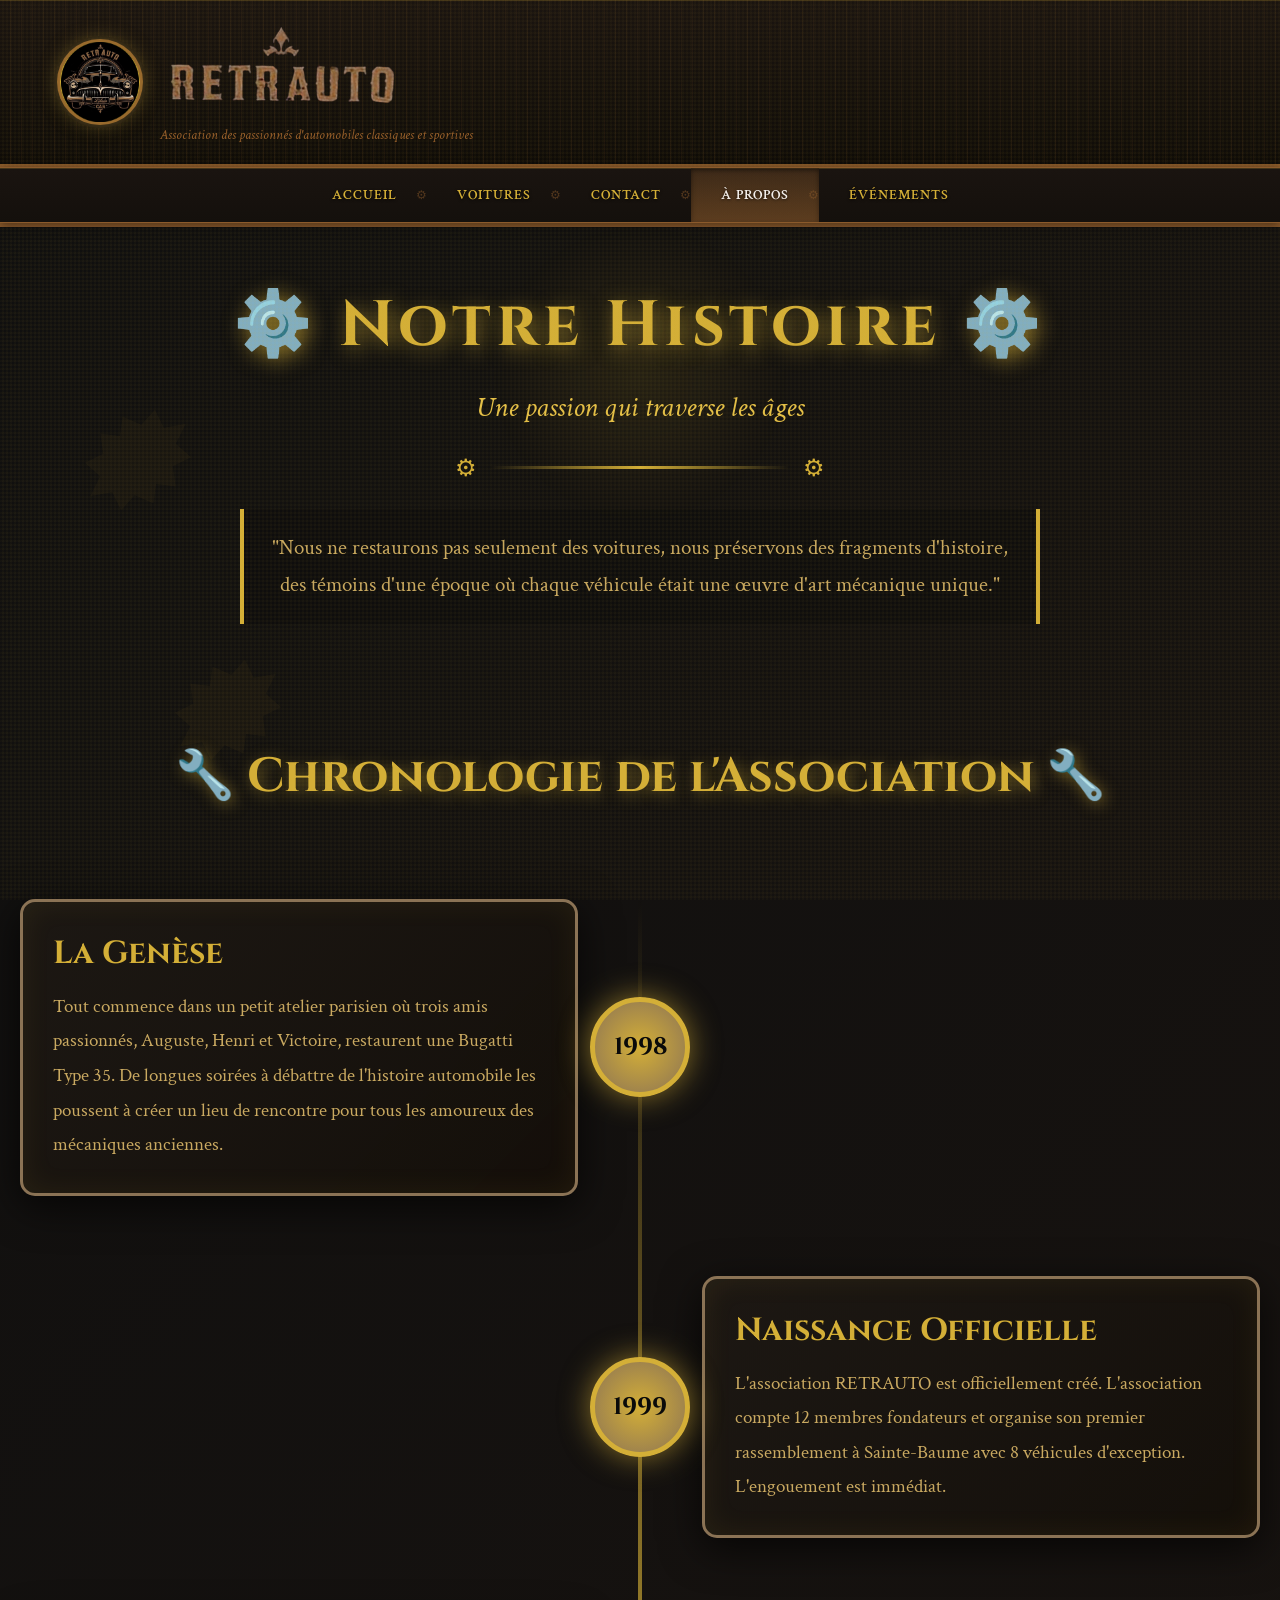
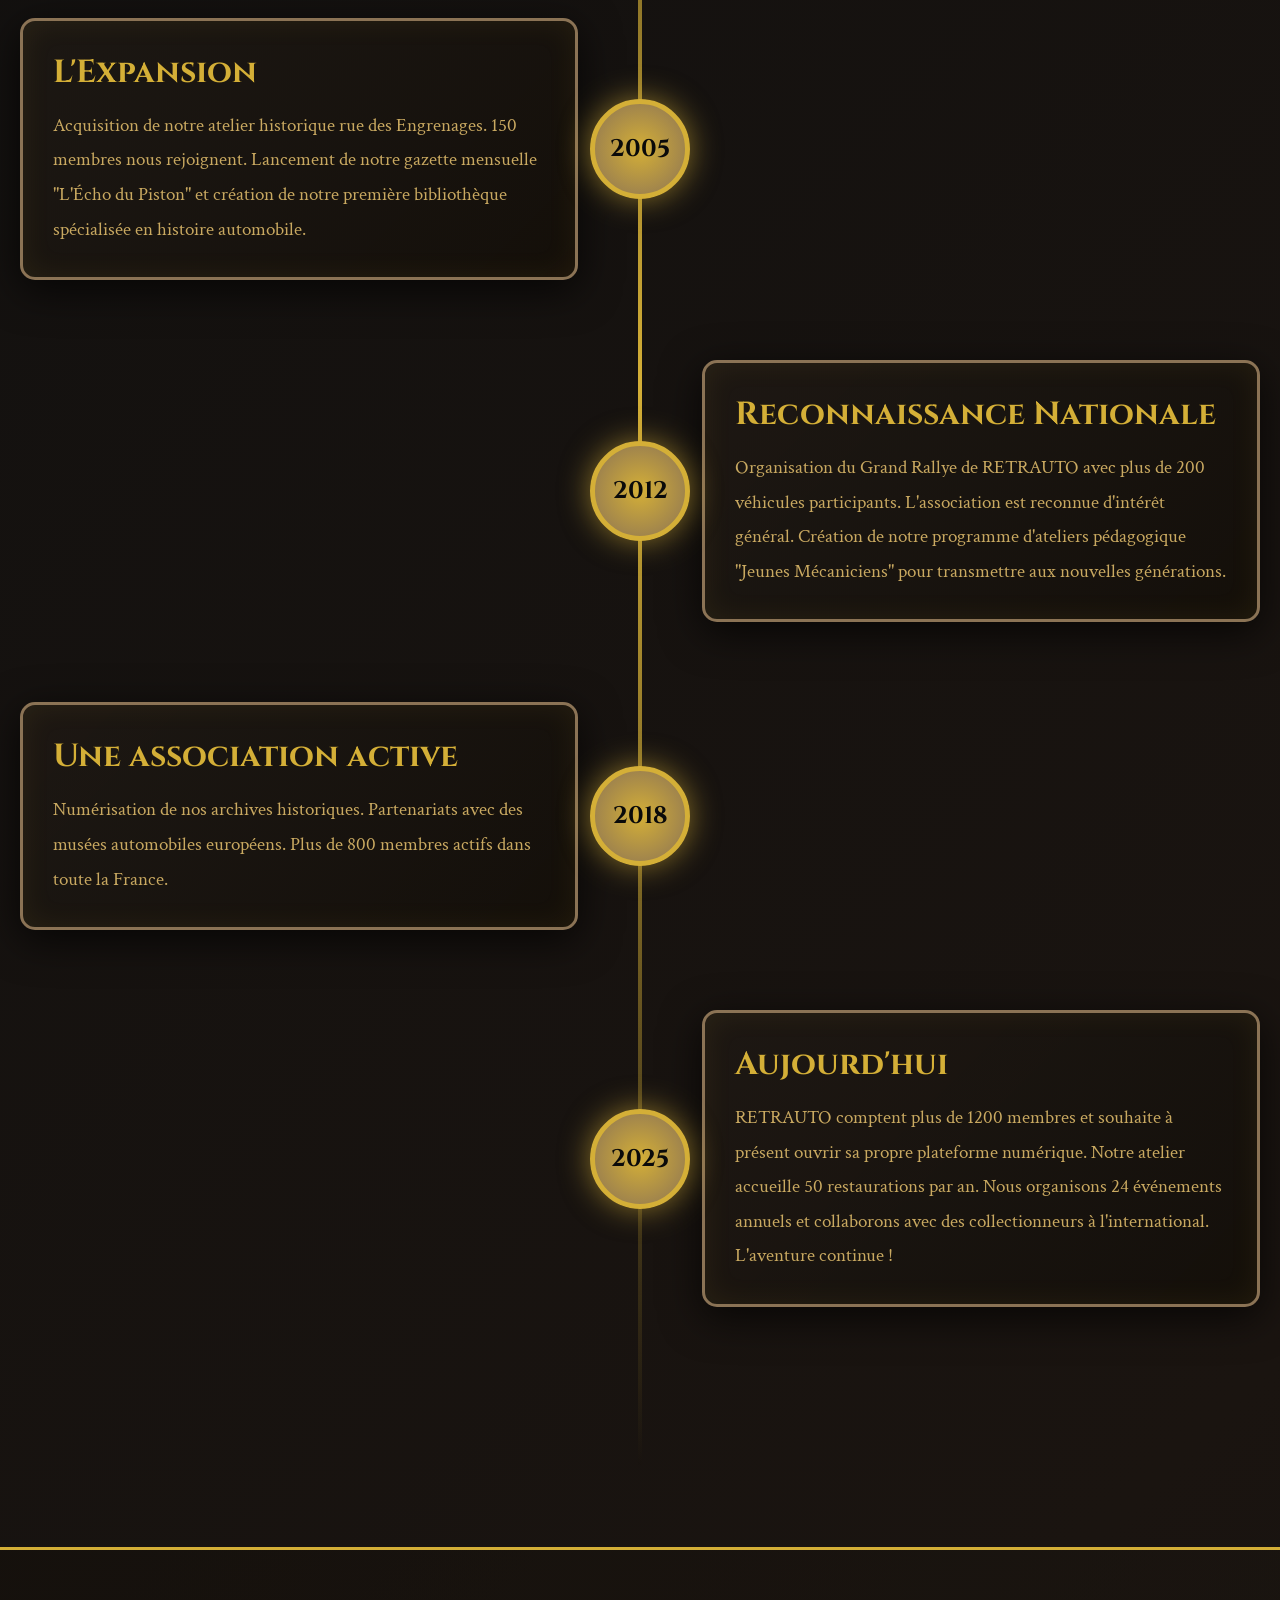
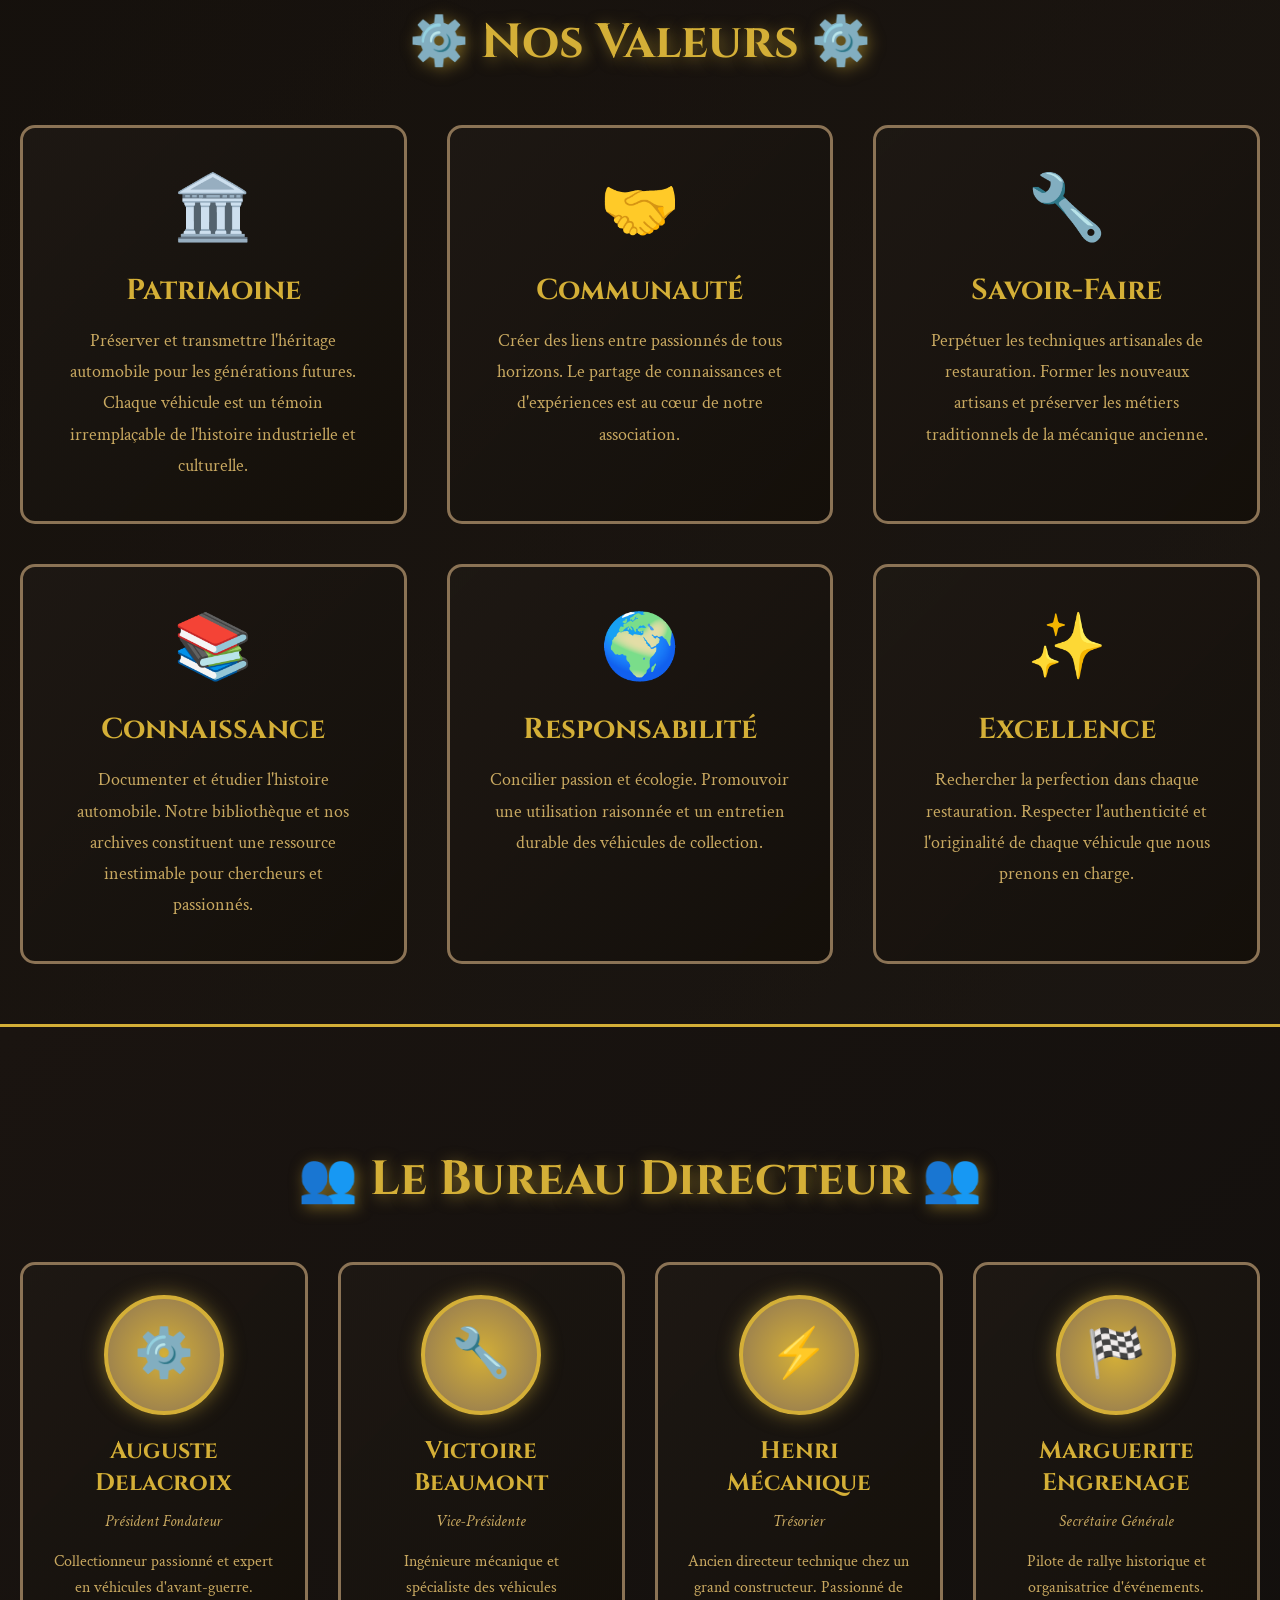
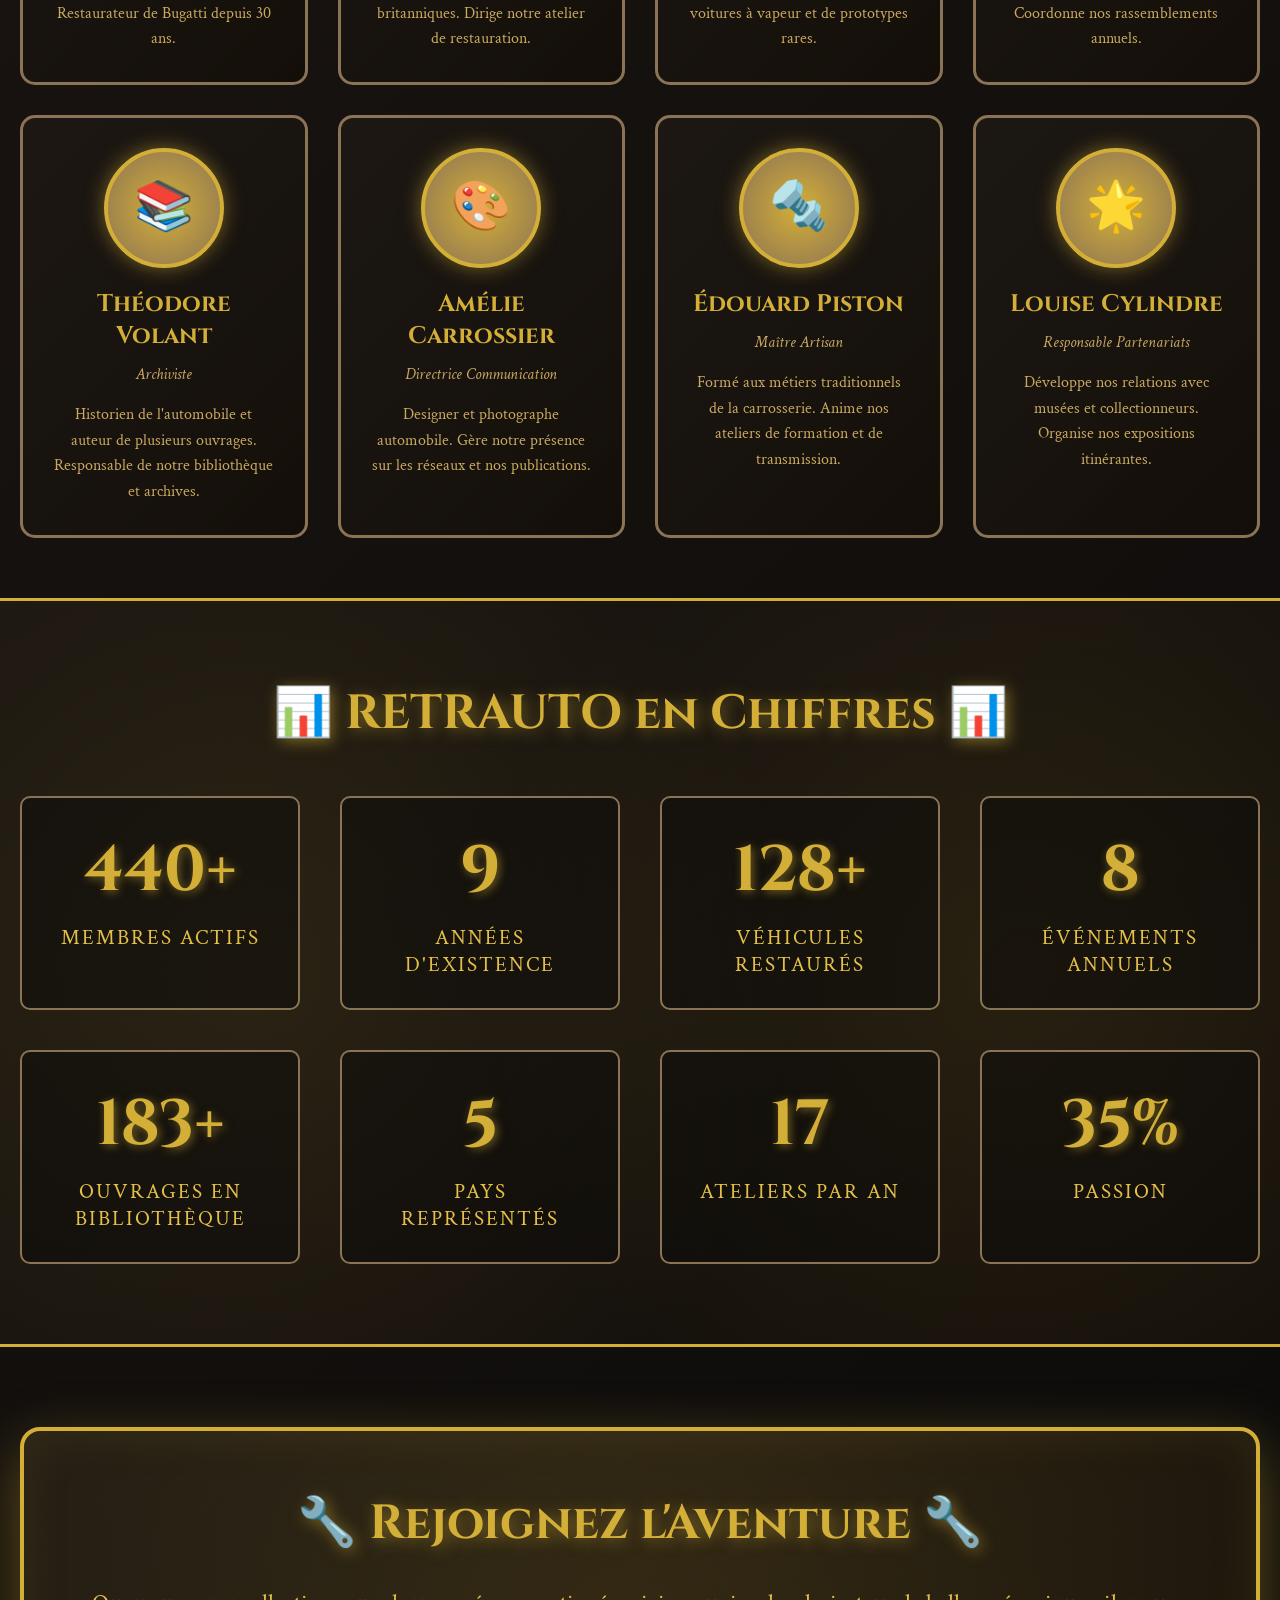
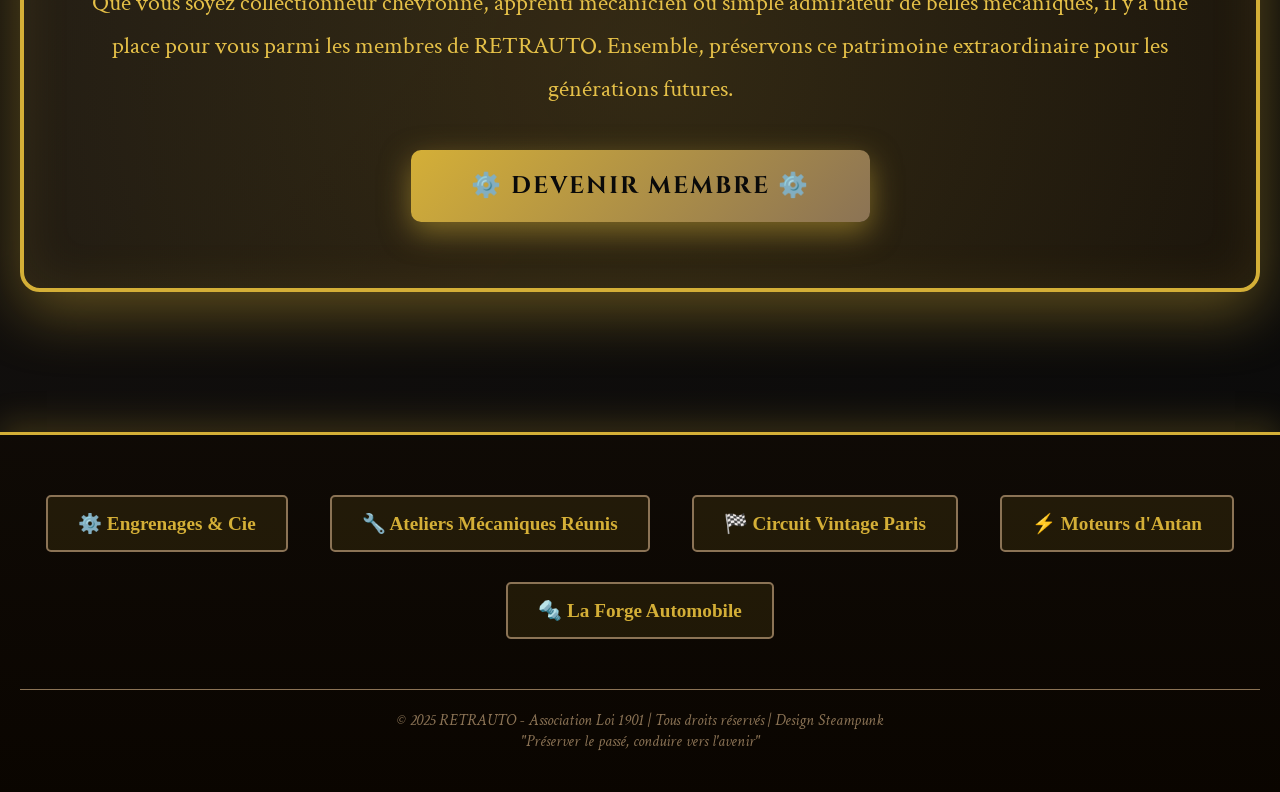
==== commit 85ceefb9: "Add files via upload" ====
--- a/DemoFinale/about.html
+++ b/DemoFinale/about.html
@@ -3,7 +3,7 @@
 <head>
     <meta charset="UTF-8">
     <meta name="viewport" content="width=device-width, initial-scale=1.0">
-    <title>RETRAUTO - Association</title>
+    <title>RETRAUTO - À propos</title>
     <style>
         @import url('https://fonts.googleapis.com/css2?family=Cinzel:wght@400;700&family=Crimson+Text:ital@0;1&display=swap');
         
@@ -1102,6 +1102,63 @@
             
             .gear-decoration {
                 display: none;
+            }
+        }
+        /* Footer */
+        footer {
+            background: linear-gradient(180deg, rgba(15, 10, 5, 0.95) 0%, rgba(10, 5, 0, 0.98) 100%);
+            border-top: 3px solid #d4af37;
+            padding: 40px 0 20px;
+            margin-top: 60px;
+            box-shadow: 0 -10px 30px rgba(212, 175, 55, 0.2);
+        }
+        
+        .partners {
+            display: flex;
+            justify-content: space-around;
+            align-items: center;
+            margin-bottom: 30px;
+            padding: 20px;
+            flex-wrap: wrap;
+            gap: 30px;
+        }
+        
+        .partner {
+            padding: 15px 30px;
+            background: rgba(212, 175, 55, 0.1);
+            border: 2px solid #8b7355;
+            border-radius: 5px;
+            font-size: 1.2em;
+            font-weight: bold;
+            transition: all 0.3s;
+            
+        }
+        
+        .copyright {
+            text-align: center;
+            padding: 20px;
+            border-top: 1px solid #8b7355;
+            color: #8b7355;
+            font-style: italic;
+        }
+        
+        @media (max-width: 768px) {
+            .header-content {
+                flex-direction: column;
+                gap: 20px;
+            }
+            
+            nav ul {
+                flex-wrap: wrap;
+                justify-content: center;
+            }
+            
+            .content-grid {
+                grid-template-columns: 1fr;
+            }
+            
+            .site-title {
+                font-size: 1.8em;
             }
         }
     </style>
@@ -1130,11 +1187,11 @@
     </header>
     <nav>
         <ul>
-            <li><a href="index2.html">Accueil</a></li>
-            <li><a href="voitures2.html">Voitures</a></li>
+            <li><a href="index.html">Accueil</a></li>
+            <li><a href="voitures.html">Voitures</a></li>
             <li><a href="contact.html">Contact</a></li>
             <li><a href="about.html"  class="active">À propos</a></li>
-            <li><a href="#evenements">Événements</a></li>
+            <li><a href="event.html">Événements</a></li>
         </ul>
     </nav>
     
@@ -1175,7 +1232,7 @@
                             <h3>Naissance Officielle</h3>
                             <p>
                                 L'association RETRAUTO est officiellement créé. L'association compte 12 membres fondateurs 
-                                et organise son premier rassemblement au Bois de Boulogne avec 8 véhicules d'exception. 
+                                et organise son premier rassemblement à Sainte-Baume avec 8 véhicules d'exception. 
                                 L'engouement est immédiat.
                             </p>
                         </div>
@@ -1198,8 +1255,8 @@
                         <div class="timeline-content">
                             <h3>Reconnaissance Nationale</h3>
                             <p>
-                                Organisation du Grand Rallye des Gardiens avec plus de 200 véhicules participants. 
-                                L'association est reconnue d'intérêt général. Création de notre programme pédagogique 
+                                Organisation du Grand Rallye de RETRAUTO avec plus de 200 véhicules participants. 
+                                L'association est reconnue d'intérêt général. Création de notre programme d'ateliers pédagogique 
                                 "Jeunes Mécaniciens" pour transmettre aux nouvelles générations.
                             </p>
                         </div>
@@ -1208,9 +1265,9 @@
                     
                     <div class="timeline-item">
                         <div class="timeline-content">
-                            <h3>Ère Numérique</h3>
+                            <h3>Une association active</h3>
                             <p>
-                                Lancement de notre plateforme digitale et de notre musée virtuel. Numérisation de 
+                                Numérisation de 
                                 nos archives historiques. Partenariats avec des musées automobiles européens. 
                                 Plus de 800 membres actifs dans toute la France.
                             </p>
@@ -1222,9 +1279,9 @@
                         <div class="timeline-content">
                             <h3>Aujourd'hui</h3>
                             <p>
-                                RETRAUTO comptent plus de 1200 membres. Notre atelier accueille 
-                                50 restaurations par an. Nous organisons 24 événements annuels et collaborons 
-                                avec les plus grands collectionneurs internationaux. L'aventure continue !
+                                RETRAUTO comptent plus de 1200 membres et souhaite à présent ouvrir sa propre plateforme numérique.
+                                Notre atelier accueille 50 restaurations par an. Nous organisons 24 événements annuels et collaborons 
+                                avec des collectionneurs à l'international. L'aventure continue !
                             </p>
                         </div>
                         <div class="timeline-year">2025</div>
@@ -1442,16 +1499,32 @@
                         <h2>🔧 Rejoignez l'Aventure 🔧</h2>
                         <p>
                             Que vous soyez collectionneur chevronné, apprenti mécanicien ou simple admirateur 
-                            de belles mécaniques, il y a une place pour vous parmi les membre de RETRAUTO. 
+                            de belles mécaniques, il y a une place pour vous parmi les membres de RETRAUTO. 
                             Ensemble, préservons ce patrimoine extraordinaire pour les générations futures.
                         </p>
-                        <a href="#contacts" class="cta-button">
+                        <a href="contact.html" class="cta-button">
                             <span>⚙️ Devenir Membre ⚙️</span>
                         </a>
                     </div>
                 </div>
             </div>
         </section>
+        <footer>
+            <div class="container">
+                <div class="partners">
+                    <div class="partner">⚙️ Engrenages & Cie</div>
+                    <div class="partner">🔧 Ateliers Mécaniques Réunis</div>
+                    <div class="partner">🏁 Circuit Vintage Paris</div>
+                    <div class="partner">⚡ Moteurs d'Antan</div>
+                    <div class="partner">🔩 La Forge Automobile</div>
+                </div>
+                <div class="copyright">
+                    © 2025 RETRAUTO - Association Loi 1901 | Tous droits réservés | Design Steampunk
+                    <br>
+                    "Préserver le passé, conduire vers l'avenir"
+                </div>
+            </div>
+        </footer>
     </main>
     
     <script>
